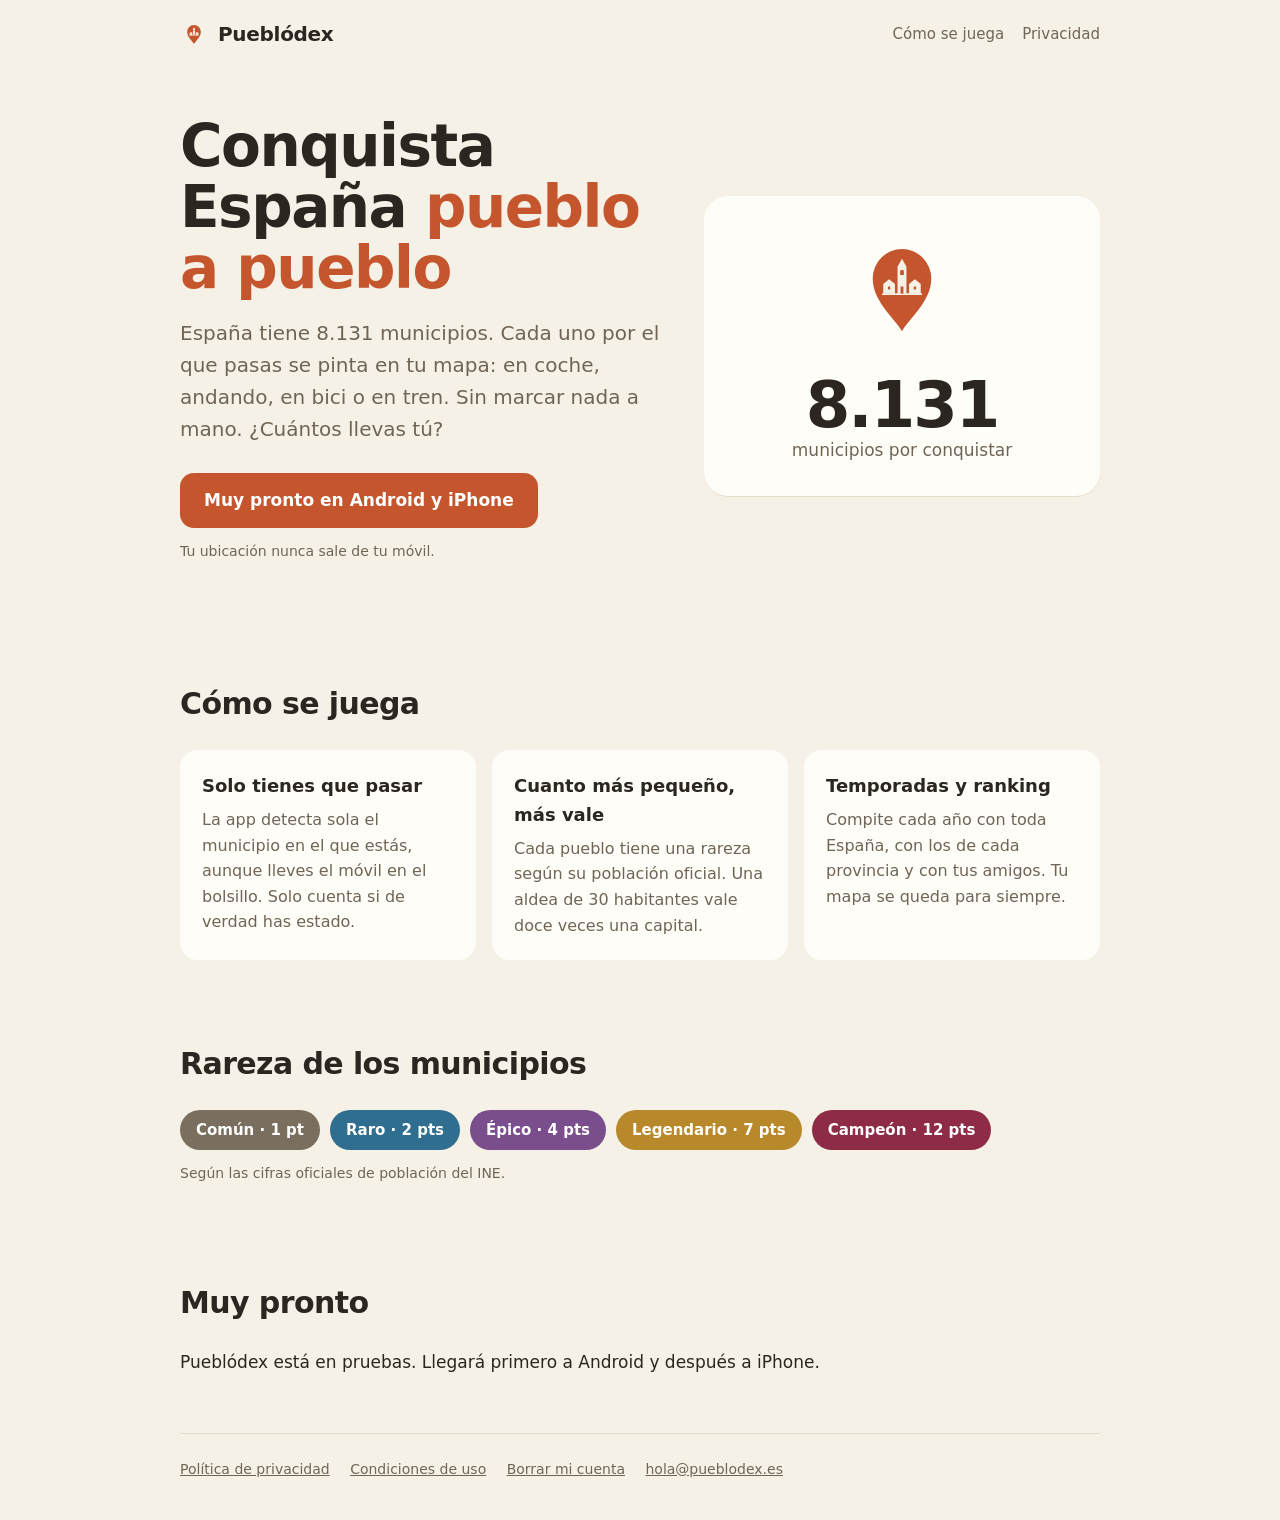
==== index.html @ 1d8d27e9 "Web de Pueblódex: inicio, privacidad, condiciones y borrar cuenta Co-Authored-By: Claude Opus 5.5 <n" ====
<!doctype html>
<html lang="es">
<head>
  <meta charset="utf-8">
  <meta name="viewport" content="width=device-width, initial-scale=1">
  <title>Pueblódex · Conquista los 8.131 municipios de España</title>
  <meta name="description" content="Pueblódex es el juego en el que conquistas los municipios de España solo con pasar por ellos. Rareza, insignias, temporadas y ranking con tus amigos.">
  <meta property="og:title" content="Pueblódex">
  <meta property="og:description" content="Conquista los 8.131 municipios de España solo con pasar por ellos. ¿Cuántos llevas tú?">
  <meta property="og:image" content="https://pueblodex.es/apple-touch-icon.png">
  <link rel="icon" href="favicon.png">
  <link rel="apple-touch-icon" href="apple-touch-icon.png">
  <link rel="stylesheet" href="estilos.css">
</head>
<body>
  <div class="envoltura">
    <header class="barra">
      <a class="marca" href="/"><img src="pin.svg" alt="">Pueblódex</a>
      <nav><a href="#como">Cómo se juega</a><a href="privacidad.html">Privacidad</a></nav>
    </header>

    <main>
      <div class="portada">
        <div>
          <h1>Conquista España <em>pueblo a pueblo</em></h1>
          <p class="entrada">España tiene 8.131 municipios. Cada uno por el que pasas se pinta en tu mapa: en coche, andando, en bici o en tren. Sin marcar nada a mano. ¿Cuántos llevas tú?</p>
          <a class="boton" href="#descargar">Muy pronto en Android y iPhone</a>
          <p class="nota">Tu ubicación nunca sale de tu móvil.</p>
        </div>
        <div class="cifra">
          <img src="pin.svg" alt="Icono de Pueblódex">
          <div class="num">8.131</div>
          <div class="de">municipios por conquistar</div>
        </div>
      </div>

      <section id="como">
        <h2>Cómo se juega</h2>
        <div class="rejilla">
          <div class="caja"><h3>Solo tienes que pasar</h3><p>La app detecta sola el municipio en el que estás, aunque lleves el móvil en el bolsillo. Solo cuenta si de verdad has estado.</p></div>
          <div class="caja"><h3>Cuanto más pequeño, más vale</h3><p>Cada pueblo tiene una rareza según su población oficial. Una aldea de 30 habitantes vale doce veces una capital.</p></div>
          <div class="caja"><h3>Temporadas y ranking</h3><p>Compite cada año con toda España, con los de cada provincia y con tus amigos. Tu mapa se queda para siempre.</p></div>
        </div>
      </section>

      <section>
        <h2>Rareza de los municipios</h2>
        <div class="niveles">
          <span class="nivel" style="background:#7a6f5e">Común · 1 pt</span>
          <span class="nivel" style="background:#2f6e8e">Raro · 2 pts</span>
          <span class="nivel" style="background:#7a4e8c">Épico · 4 pts</span>
          <span class="nivel" style="background:#b8892b">Legendario · 7 pts</span>
          <span class="nivel" style="background:#8e2c48">Campeón · 12 pts</span>
        </div>
        <p class="nota">Según las cifras oficiales de población del INE.</p>
      </section>

      <section id="descargar">
        <h2>Muy pronto</h2>
        <p>Pueblódex está en pruebas. Llegará primero a Android y después a iPhone.</p>
      </section>
    </main>

    <footer>
      <a href="privacidad.html">Política de privacidad</a>
      <a href="condiciones.html">Condiciones de uso</a>
      <a href="borrar-cuenta.html">Borrar mi cuenta</a>
      <a href="mailto:hola@pueblodex.es">hola@pueblodex.es</a>
    </footer>
  </div>
</body>
</html>
---- estilos.css ----
:root {
  --fondo: #f6f1e7;
  --tarjeta: #fffdf8;
  --tierra: #e6ddcb;
  --borde: #b5a88f;
  --terracota: #c4552d;
  --texto: #2b2620;
  --suave: #6f6556;
  --oro: #b8892b;
}
* { box-sizing: border-box; }
html { -webkit-text-size-adjust: 100%; }
body {
  margin: 0;
  background: var(--fondo);
  color: var(--texto);
  font: 17px/1.6 system-ui, -apple-system, "Segoe UI", Roboto, sans-serif;
}
a { color: var(--terracota); }
.envoltura { max-width: 960px; margin: 0 auto; padding: 0 20px; }
header.barra { display: flex; align-items: center; justify-content: space-between; padding: 18px 0; }
.marca { display: flex; align-items: center; gap: 10px; font-weight: 800; font-size: 20px; color: var(--texto); text-decoration: none; letter-spacing: -0.3px; }
.marca img { width: 28px; height: 28px; }
nav a { color: var(--suave); text-decoration: none; margin-left: 18px; font-size: 15px; }
nav a:hover { color: var(--terracota); }

.portada { display: grid; grid-template-columns: 1.1fr 0.9fr; gap: 40px; align-items: center; padding: 48px 0 64px; }
.portada h1 { font-size: clamp(36px, 6vw, 58px); line-height: 1.05; letter-spacing: -1.5px; margin: 0 0 18px; }
.portada h1 em { font-style: normal; color: var(--terracota); }
.portada p.entrada { font-size: 20px; color: var(--suave); margin: 0 0 28px; max-width: 30em; }
.boton { display: inline-block; background: var(--terracota); color: white; text-decoration: none; font-weight: 700; padding: 14px 24px; border-radius: 14px; }
.nota { font-size: 14px; color: var(--suave); margin-top: 12px; }
.cifra { background: var(--tarjeta); border-radius: 24px; padding: 32px; text-align: center; box-shadow: 0 1px 0 var(--tierra); }
.cifra img { width: 120px; }
.cifra .num { font-size: 64px; font-weight: 900; letter-spacing: -2px; line-height: 1; margin-top: 16px; }
.cifra .de { color: var(--suave); }

section { padding: 40px 0; }
section h2 { font-size: 30px; letter-spacing: -0.6px; margin: 0 0 22px; }
.rejilla { display: grid; grid-template-columns: repeat(3, 1fr); gap: 16px; }
.caja { background: var(--tarjeta); border-radius: 18px; padding: 22px; }
.caja h3 { margin: 0 0 6px; font-size: 18px; }
.caja p { margin: 0; color: var(--suave); font-size: 16px; }

.niveles { display: flex; flex-wrap: wrap; gap: 10px; }
.nivel { border-radius: 999px; padding: 8px 16px; color: white; font-weight: 700; font-size: 15px; }

.legal { max-width: 760px; padding-bottom: 60px; }
.legal h1 { font-size: 36px; letter-spacing: -1px; margin: 24px 0 4px; }
.legal h2 { font-size: 21px; margin: 32px 0 8px; }
.legal p, .legal li { color: #3d362d; }
.legal .fecha { color: var(--suave); margin-top: 0; }
.legal table { border-collapse: collapse; width: 100%; font-size: 15px; }
.legal th, .legal td { text-align: left; padding: 8px 10px; border-bottom: 1px solid var(--tierra); vertical-align: top; }

footer { border-top: 1px solid var(--tierra); padding: 24px 0 40px; color: var(--suave); font-size: 14px; }
footer a { color: var(--suave); margin-right: 16px; }

@media (max-width: 760px) {
  .portada { grid-template-columns: 1fr; padding-top: 24px; }
  .rejilla { grid-template-columns: 1fr; }
  nav a { margin-left: 12px; }
}
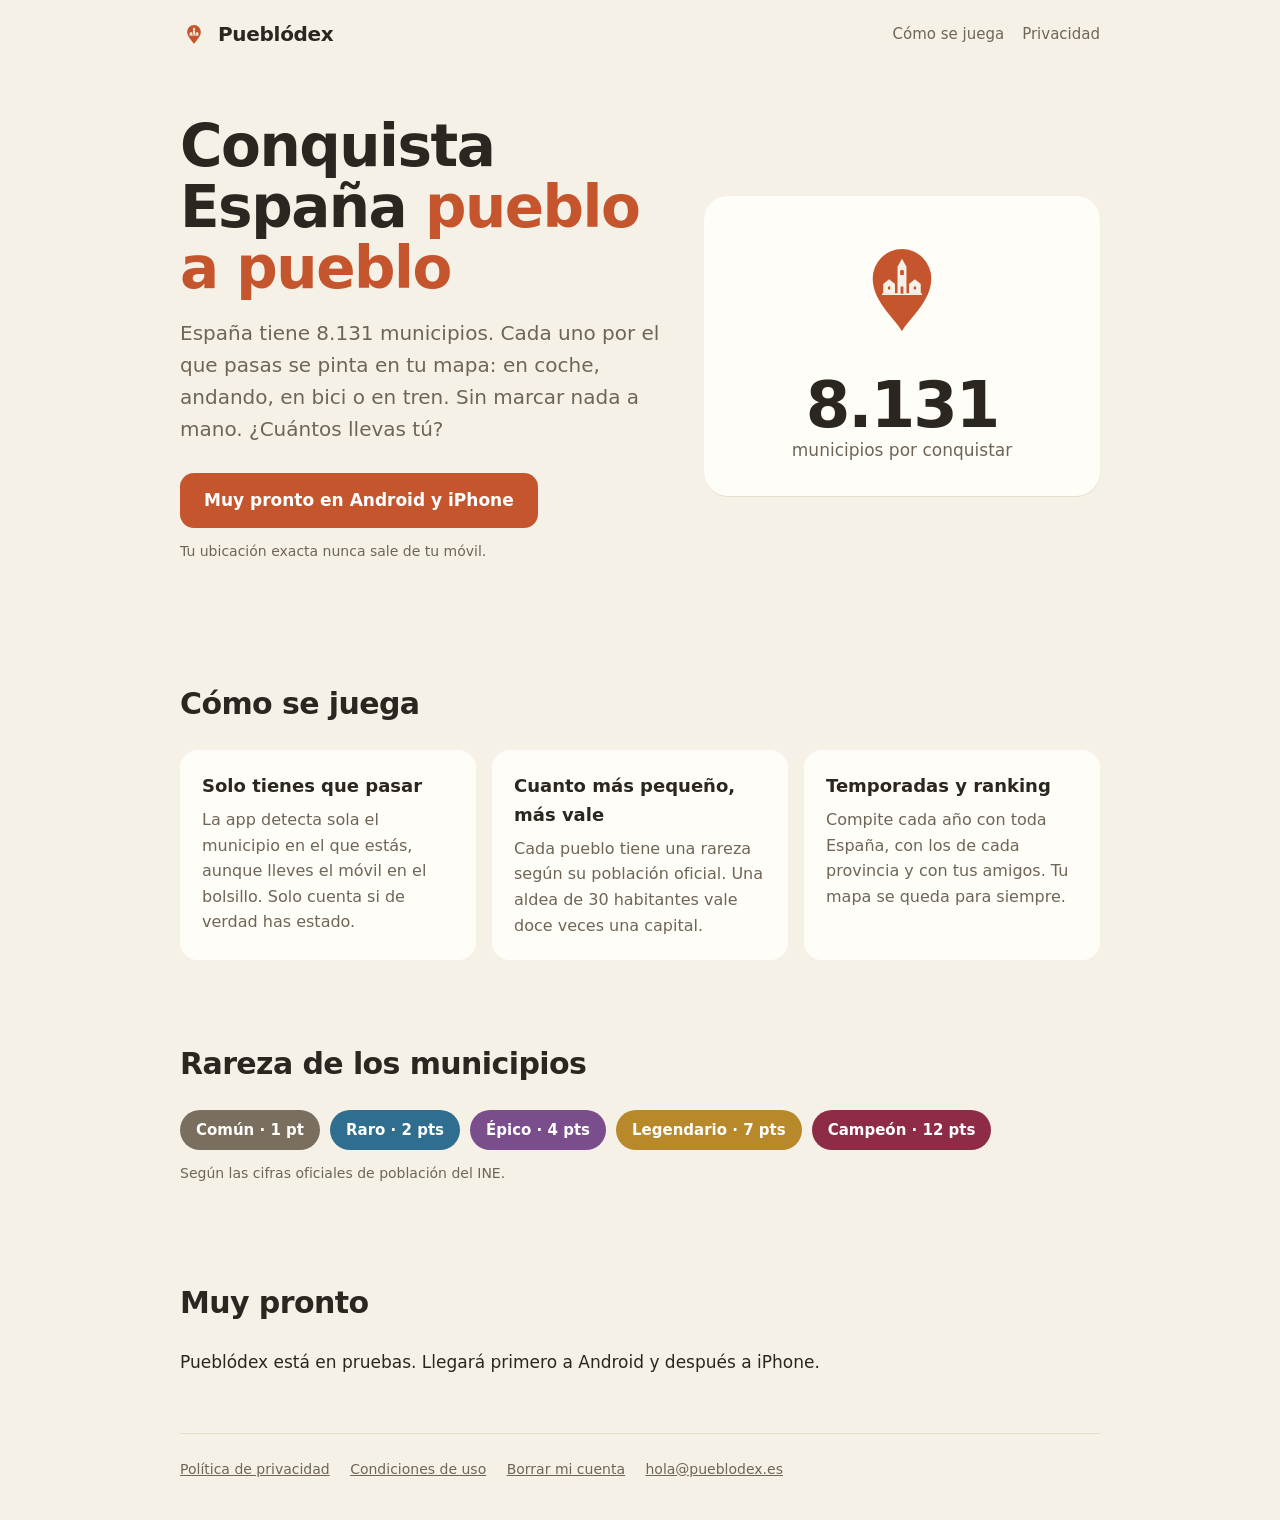
==== commit 960c75bd: "Privacidad: modo batalla (municipio y hora de las estancias, solo si se activa) Co-Authored-By: Clau" ====
--- a/index.html
+++ b/index.html
@@ -25,7 +25,7 @@
           <h1>Conquista España <em>pueblo a pueblo</em></h1>
           <p class="entrada">España tiene 8.131 municipios. Cada uno por el que pasas se pinta en tu mapa: en coche, andando, en bici o en tren. Sin marcar nada a mano. ¿Cuántos llevas tú?</p>
           <a class="boton" href="#descargar">Muy pronto en Android y iPhone</a>
-          <p class="nota">Tu ubicación nunca sale de tu móvil.</p>
+          <p class="nota">Tu ubicación exacta nunca sale de tu móvil.</p>
         </div>
         <div class="cifra">
           <img src="pin.svg" alt="Icono de Pueblódex">
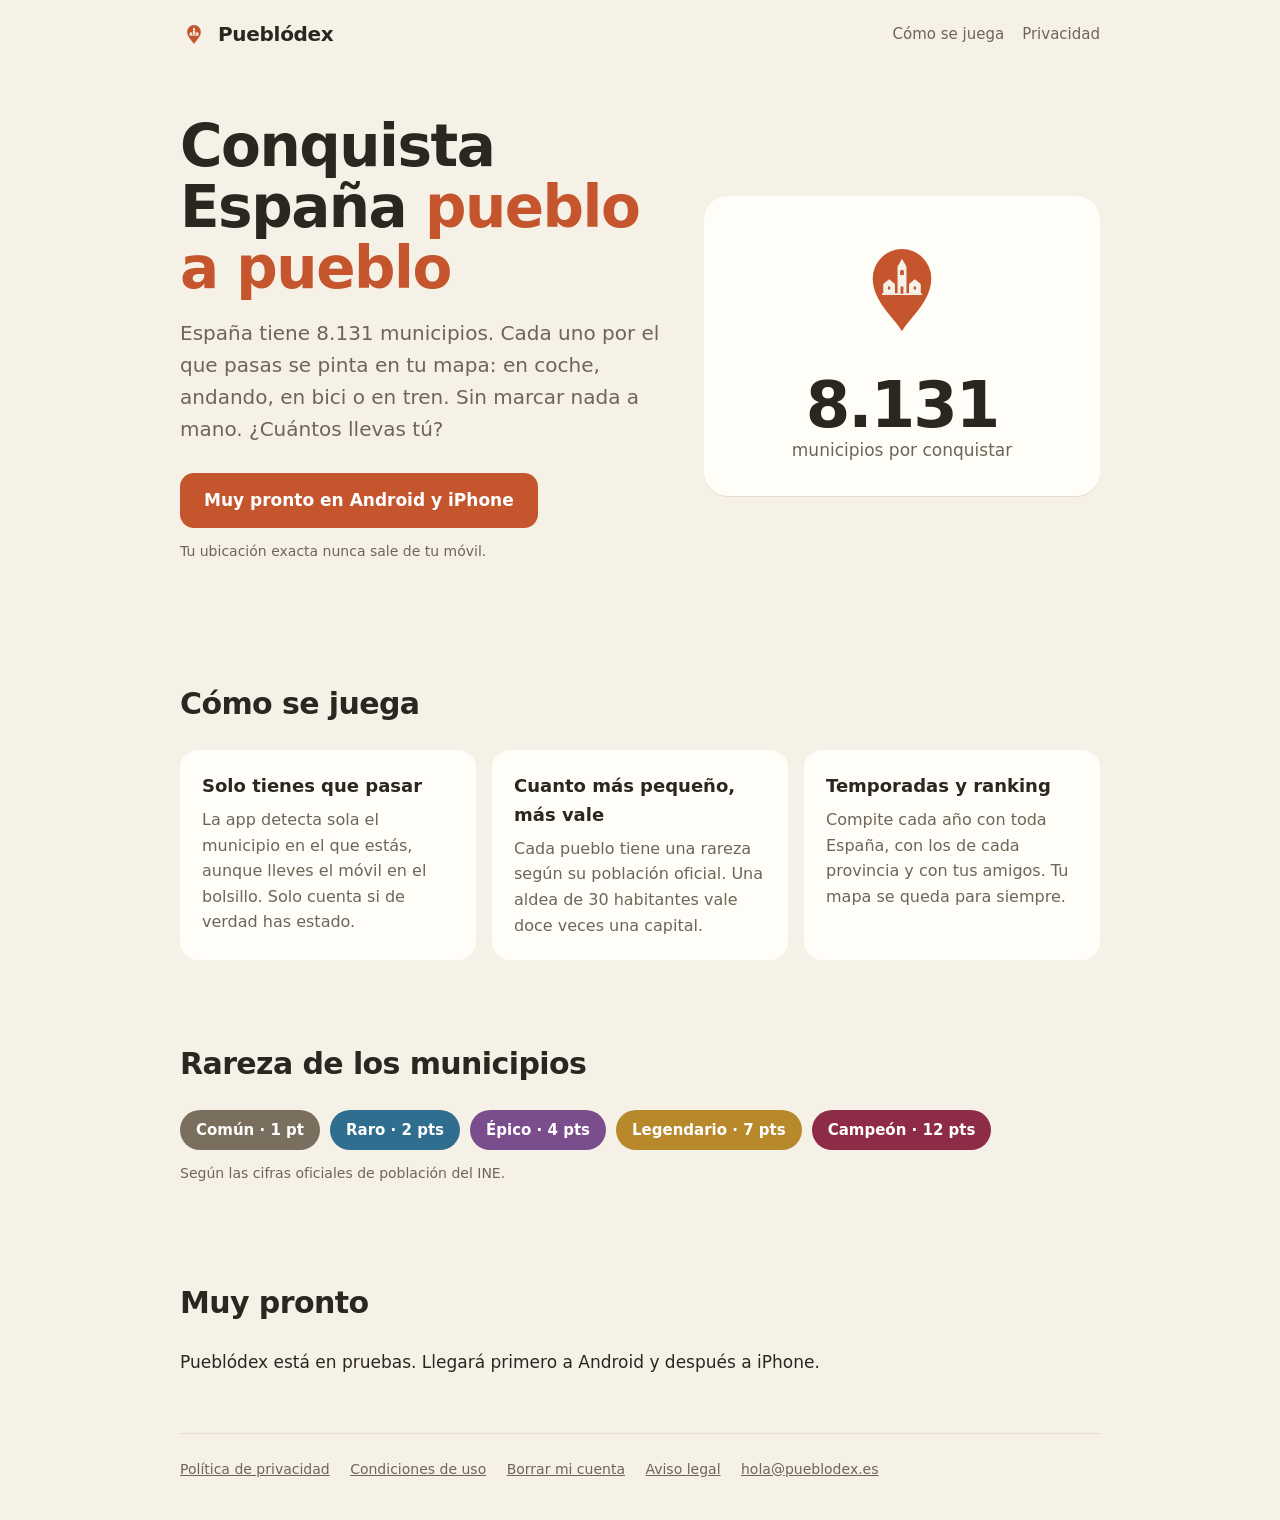
==== commit fbb44a04: "Aviso legal, proveedores en privacidad, moderación (DSA) y propiedad intelectual en condiciones Co-A" ====
--- a/index.html
+++ b/index.html
@@ -65,6 +65,7 @@
       <a href="privacidad.html">Política de privacidad</a>
       <a href="condiciones.html">Condiciones de uso</a>
       <a href="borrar-cuenta.html">Borrar mi cuenta</a>
+      <a href="aviso-legal.html">Aviso legal</a>
       <a href="mailto:hola@pueblodex.es">hola@pueblodex.es</a>
     </footer>
   </div>
